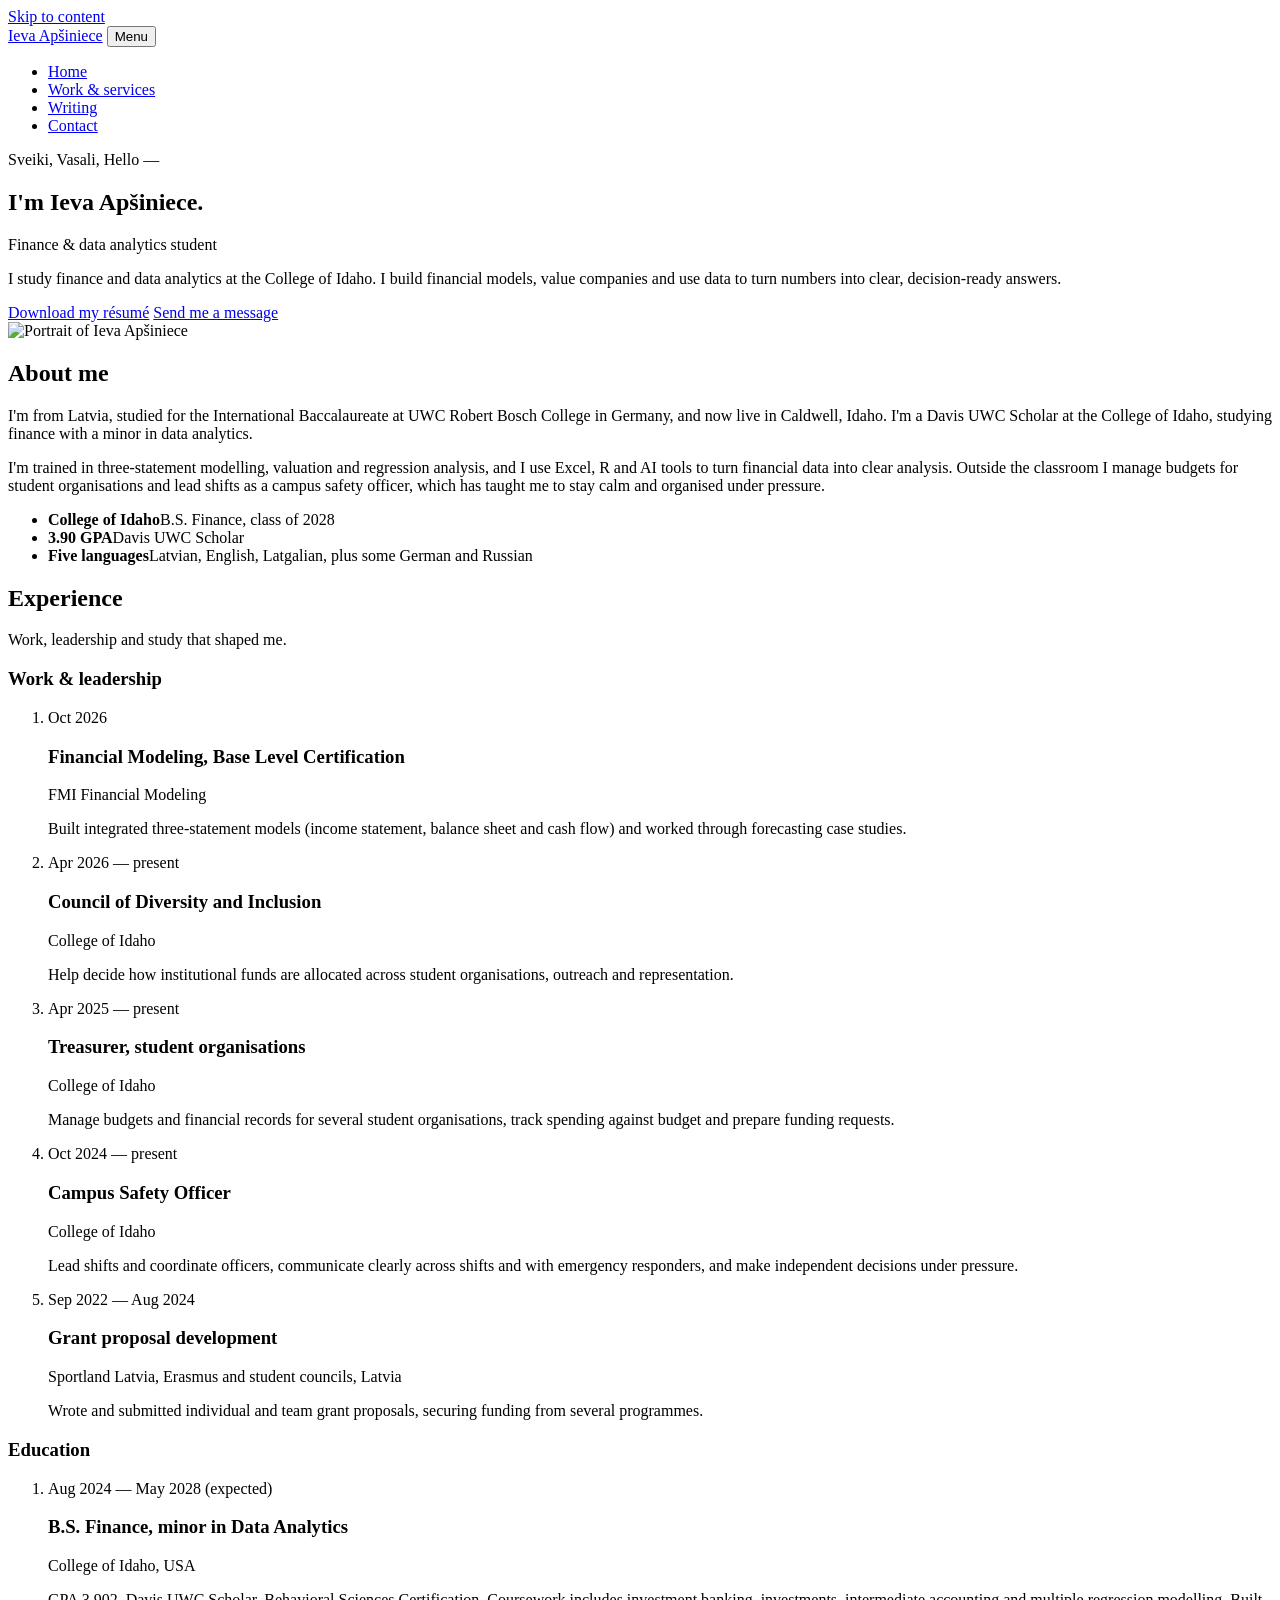
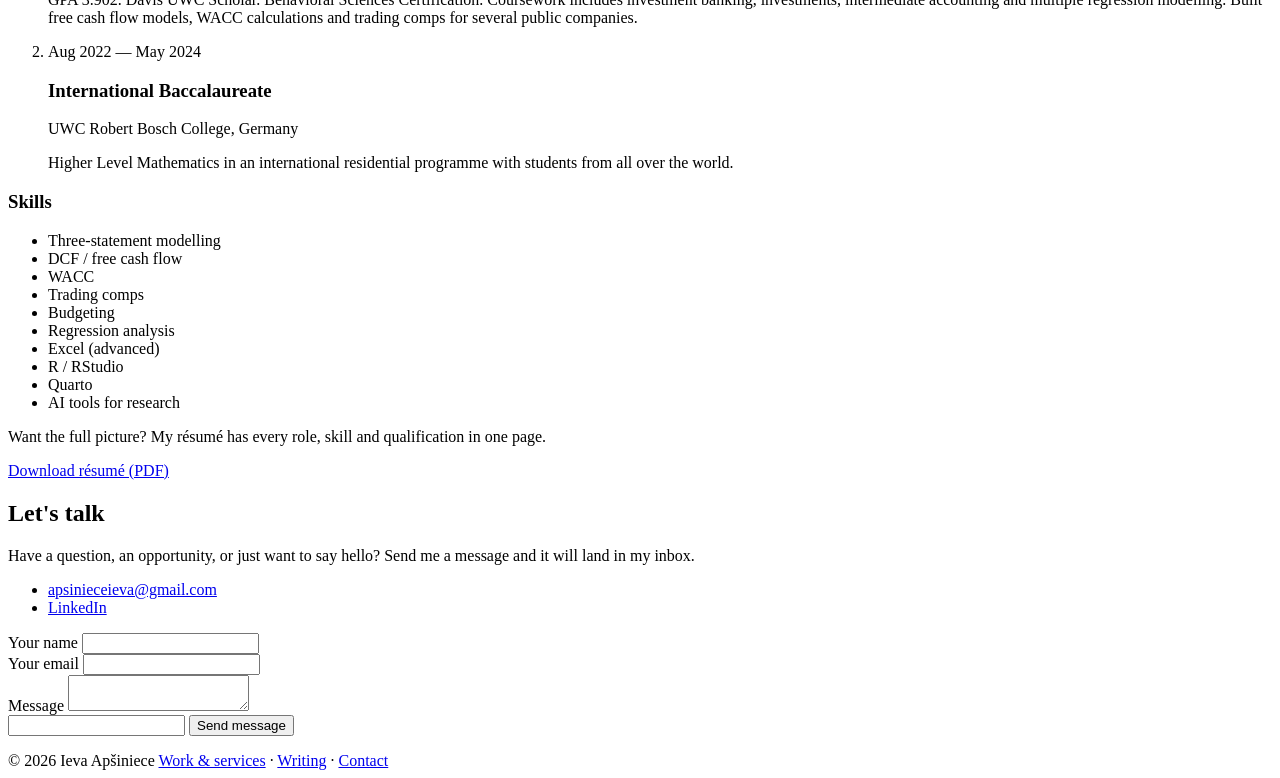
==== index.html @ 188fe444 "Add files via upload" ====
<!DOCTYPE html>
<html lang="en">
<head>
  <meta charset="UTF-8">
  <meta name="viewport" content="width=device-width, initial-scale=1.0">
  <title>Ieva Apšiniece</title>
  <meta name="description" content="Ieva Apšiniece — finance and data analytics student at the College of Idaho. Financial modelling, résumé, writing and contact.">
  <link rel="preconnect" href="https://fonts.googleapis.com">
  <link rel="preconnect" href="https://fonts.gstatic.com" crossorigin>
  <link href="https://fonts.googleapis.com/css2?family=Figtree:wght@400;500;600&family=Newsreader:ital,opsz,wght@0,6..72,400;0,6..72,500;1,6..72,400&display=swap" rel="stylesheet">
  <link rel="stylesheet" href="css/style.css">
</head>
<body>
  <a class="skip-link" href="#main">Skip to content</a>

  <!-- ===== HEADER (same on every page) ===== -->
  <header class="site-header">
    <nav class="wrap nav" aria-label="Main">
      <a class="brand" href="index.html">Ieva Apšiniece</a>
      <button class="nav-toggle" aria-expanded="false" aria-controls="nav-links">Menu</button>
      <ul class="nav-links" id="nav-links">
        <li><a href="index.html" aria-current="page">Home</a></li>
        <li><a href="work.html">Work &amp; services</a></li>
        <li><a href="writing.html">Writing</a></li>
        <li><a class="btn btn--solid" href="index.html#contact">Contact</a></li>
      </ul>
    </nav>
  </header>

  <main id="main">

    <!-- ===== HERO: who you are ===== -->
    <section class="hero">
      <div class="wrap hero-grid">
        <div>
          <p class="hero-hello">Sveiki, Vasali, Hello —</p>
          <h1>I'm Ieva Apšiniece.</h1>
          <p class="hero-roles">Finance &amp; data analytics student</p>
          <p class="lede">
            I study finance and data analytics at the College of Idaho. I build financial models,
            value companies and use data to turn numbers into clear, decision-ready answers.
          </p>
          <div class="btn-row">
            <a class="btn btn--solid" href="files/resume.pdf" target="_blank" rel="noopener">Download my résumé</a>
            <a class="btn btn--ghost" href="#contact">Send me a message</a>
          </div>
        </div>

        <!-- Your photo. To change it, replace images/ieva.jpg with a new picture of the same name. -->
        <div class="portrait">
          <img src="images/ieva.jpg" alt="Portrait of Ieva Apšiniece" width="400" height="533">
        </div>
      </div>
    </section>

    <!-- ===== ABOUT ===== -->
    <section class="section section--tint" id="about">
      <div class="wrap split">
        <div>
          <h2>About me</h2>
        </div>
        <div>
          <p>
            I'm from Latvia, studied for the International Baccalaureate at UWC Robert Bosch College in Germany,
            and now live in Caldwell, Idaho. I'm a Davis UWC Scholar at the College of Idaho, studying finance
            with a minor in data analytics.
          </p>
          <p>
            I'm trained in three-statement modelling, valuation and regression analysis, and I use Excel, R and
            AI tools to turn financial data into clear analysis. Outside the classroom I manage budgets for student
            organisations and lead shifts as a campus safety officer, which has taught me to stay calm and organised under pressure.
          </p>
          <ul class="facts">
            <li><strong>College of Idaho</strong><span>B.S. Finance, class of 2028</span></li>
            <li><strong>3.90 GPA</strong><span>Davis UWC Scholar</span></li>
            <li><strong>Five languages</strong><span>Latvian, English, Latgalian, plus some German and Russian</span></li>
          </ul>
        </div>
      </div>
    </section>

    <!-- ===== EXPERIENCE =====
         To add a new job: copy one <li> ... </li> block and change the text. -->
    <section class="section" id="experience">
      <div class="wrap split">
        <div>
          <h2>Experience</h2>
          <p class="lede">Work, leadership and study that shaped me.</p>
        </div>
        <div>
          <h3 class="sub">Work &amp; leadership</h3>
          <ol class="timeline">
            <li>
              <span class="when">Oct 2026</span>
              <h3>Financial Modeling, Base Level Certification</h3>
              <p class="where">FMI Financial Modeling</p>
              <p>Built integrated three-statement models (income statement, balance sheet and cash flow) and worked through forecasting case studies.</p>
            </li>
            <li>
              <span class="when">Apr 2026 — present</span>
              <h3>Council of Diversity and Inclusion</h3>
              <p class="where">College of Idaho</p>
              <p>Help decide how institutional funds are allocated across student organisations, outreach and representation.</p>
            </li>
            <li>
              <span class="when">Apr 2025 — present</span>
              <h3>Treasurer, student organisations</h3>
              <p class="where">College of Idaho</p>
              <p>Manage budgets and financial records for several student organisations, track spending against budget and prepare funding requests.</p>
            </li>
            <li>
              <span class="when">Oct 2024 — present</span>
              <h3>Campus Safety Officer</h3>
              <p class="where">College of Idaho</p>
              <p>Lead shifts and coordinate officers, communicate clearly across shifts and with emergency responders, and make independent decisions under pressure.</p>
            </li>
            <li>
              <span class="when">Sep 2022 — Aug 2024</span>
              <h3>Grant proposal development</h3>
              <p class="where">Sportland Latvia, Erasmus and student councils, Latvia</p>
              <p>Wrote and submitted individual and team grant proposals, securing funding from several programmes.</p>
            </li>
          </ol>

          <h3 class="sub">Education</h3>
          <ol class="timeline">
            <li>
              <span class="when">Aug 2024 — May 2028 (expected)</span>
              <h3>B.S. Finance, minor in Data Analytics</h3>
              <p class="where">College of Idaho, USA</p>
              <p>GPA 3.902. Davis UWC Scholar. Behavioral Sciences Certification. Coursework includes investment banking, investments, intermediate accounting and multiple regression modelling. Built free cash flow models, WACC calculations and trading comps for several public companies.</p>
            </li>
            <li>
              <span class="when">Aug 2022 — May 2024</span>
              <h3>International Baccalaureate</h3>
              <p class="where">UWC Robert Bosch College, Germany</p>
              <p>Higher Level Mathematics in an international residential programme with students from all over the world.</p>
            </li>
          </ol>

          <h3 class="sub">Skills</h3>
          <ul class="tags skills">
            <li>Three-statement modelling</li>
            <li>DCF / free cash flow</li>
            <li>WACC</li>
            <li>Trading comps</li>
            <li>Budgeting</li>
            <li>Regression analysis</li>
            <li>Excel (advanced)</li>
            <li>R / RStudio</li>
            <li>Quarto</li>
            <li>AI tools for research</li>
          </ul>

          <div class="resume-box">
            <p>Want the full picture? My résumé has every role, skill and qualification in one page.</p>
            <a class="btn btn--solid" href="files/resume.pdf" target="_blank" rel="noopener">Download résumé (PDF)</a>
          </div>
        </div>
      </div>
    </section>

    <!-- ===== CONTACT ===== -->
    <section class="section section--tint" id="contact">
      <div class="wrap contact-grid">
        <div>
          <h2>Let's talk</h2>
          <p class="lede">Have a question, an opportunity, or just want to say hello? Send me a message and it will land in my inbox.</p>
          <ul class="contact-links">
            <li><a href="mailto:apsinieceieva@gmail.com">apsinieceieva@gmail.com</a></li>
            <li><a href="https://www.linkedin.com/in/ieva-ap%C5%A1iniece-268865280" target="_blank" rel="noopener">LinkedIn</a></li>
          </ul>
        </div>

        <!-- The form sends messages to your email through Formspree.
             Replace YOUR_FORM_ID with the code Formspree gives you (see the guide). -->
        <form class="form" id="contact-form" action="https://formspree.io/f/YOUR_FORM_ID" method="POST">
          <div>
            <label for="name">Your name</label>
            <input id="name" name="name" type="text" autocomplete="name" required>
          </div>
          <div>
            <label for="email">Your email</label>
            <input id="email" name="email" type="email" autocomplete="email" required>
          </div>
          <div>
            <label for="message">Message</label>
            <textarea id="message" name="message" required></textarea>
          </div>
          <input class="hp" type="text" name="_gotcha" tabindex="-1" autocomplete="off" aria-hidden="true">
          <button class="btn btn--solid" type="submit">Send message</button>
          <p class="form-status" id="form-status" role="status"></p>
        </form>
      </div>
    </section>

  </main>

  <!-- ===== FOOTER (same on every page) ===== -->
  <footer class="site-footer">
    <div class="wrap">
      <span>© <span class="year">2026</span> Ieva Apšiniece</span>
      <span><a href="work.html">Work &amp; services</a> · <a href="writing.html">Writing</a> · <a href="index.html#contact">Contact</a></span>
    </div>
  </footer>

  <script src="js/main.js"></script>
</body>
</html>
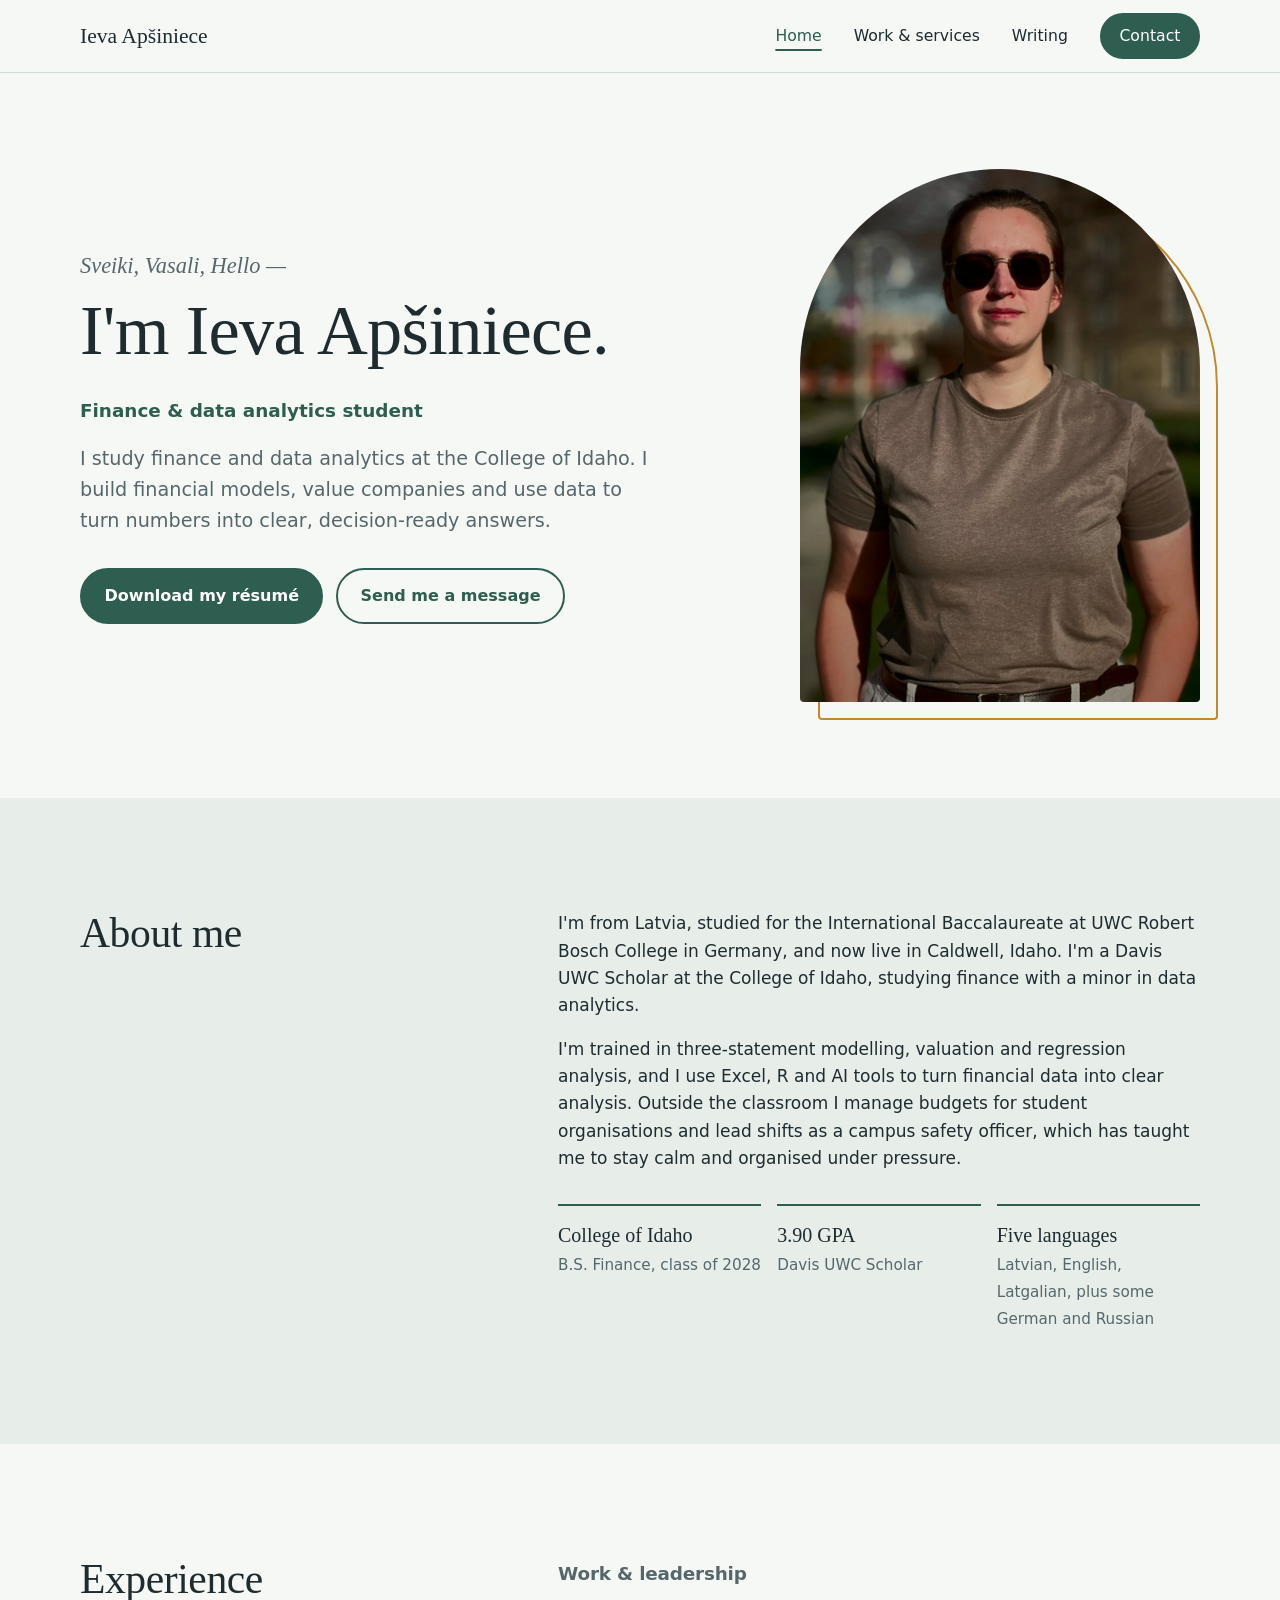
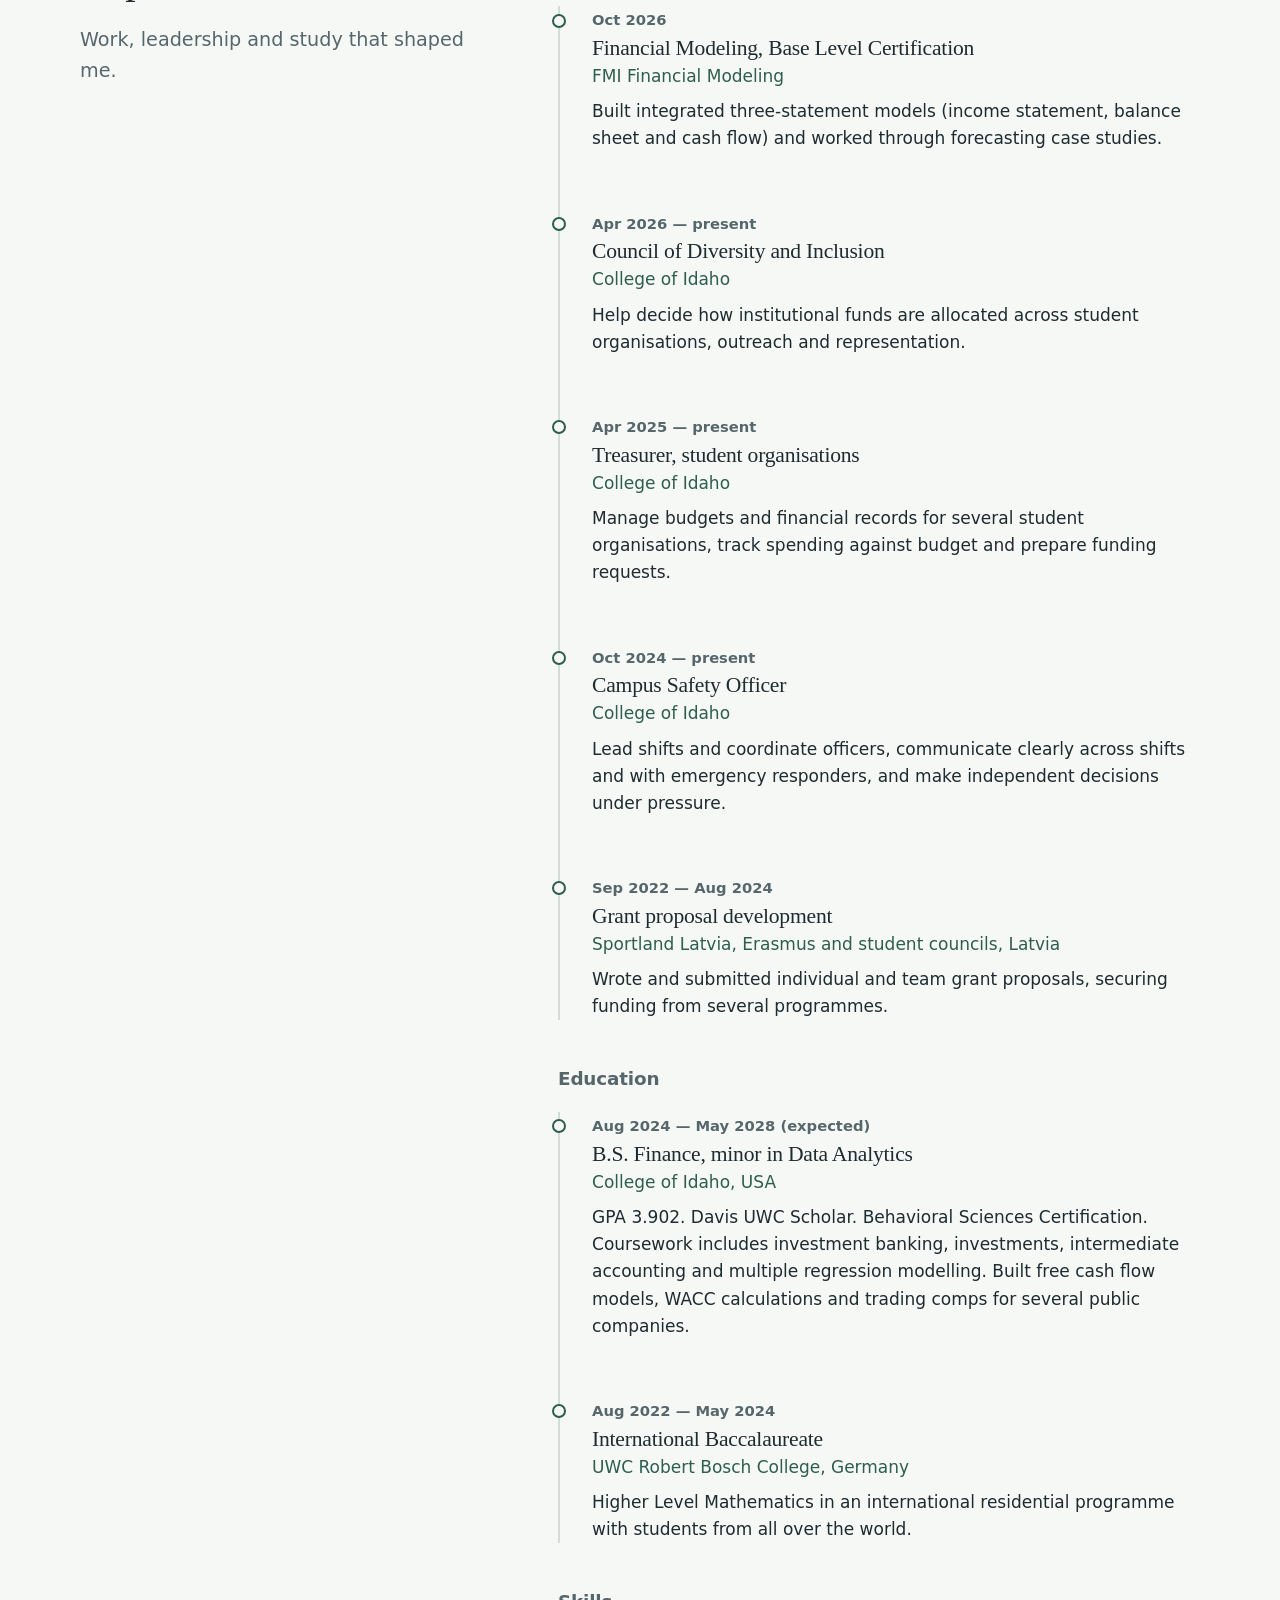
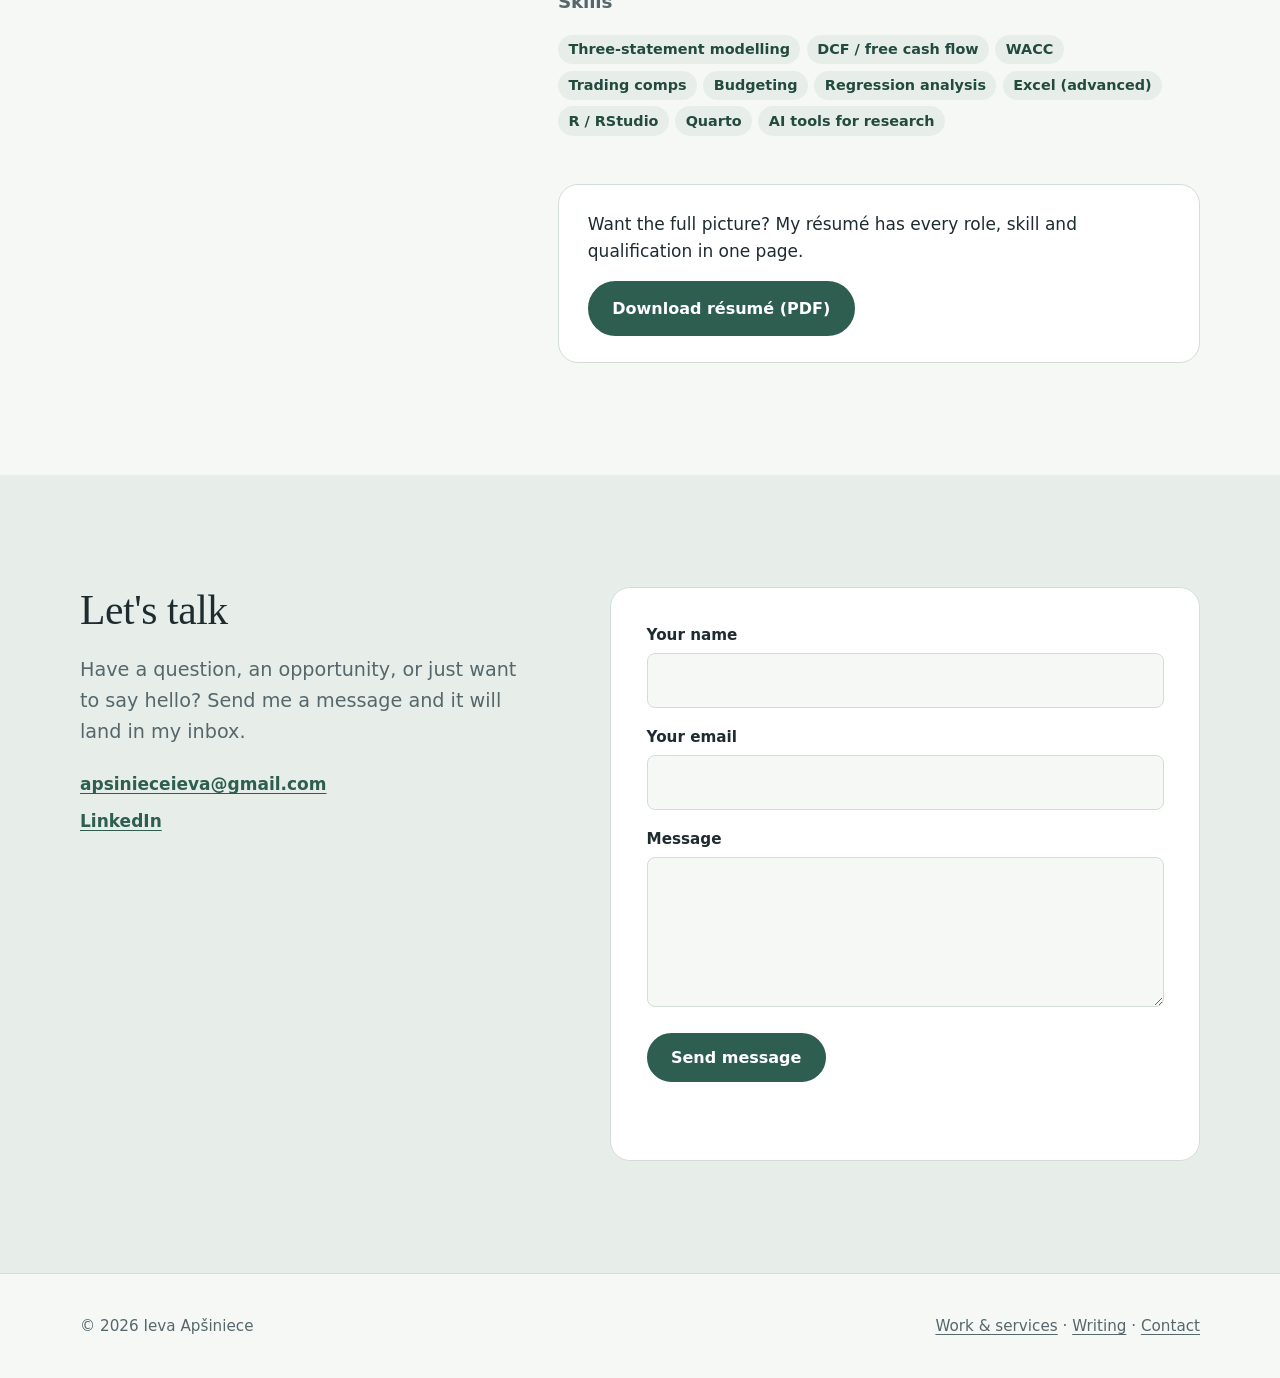
==== commit cba69368: "Add files via upload" ====
--- a/index.html
+++ b/index.html
@@ -8,7 +8,7 @@
   <link rel="preconnect" href="https://fonts.googleapis.com">
   <link rel="preconnect" href="https://fonts.gstatic.com" crossorigin>
   <link href="https://fonts.googleapis.com/css2?family=Figtree:wght@400;500;600&family=Newsreader:ital,opsz,wght@0,6..72,400;0,6..72,500;1,6..72,400&display=swap" rel="stylesheet">
-  <link rel="stylesheet" href="css/style.css">
+  <link rel="stylesheet" href="style.css">
 </head>
 <body>
   <a class="skip-link" href="#main">Skip to content</a>
@@ -41,14 +41,14 @@
             value companies and use data to turn numbers into clear, decision-ready answers.
           </p>
           <div class="btn-row">
-            <a class="btn btn--solid" href="files/resume.pdf" target="_blank" rel="noopener">Download my résumé</a>
+            <a class="btn btn--solid" href="resume.pdf" target="_blank" rel="noopener">Download my résumé</a>
             <a class="btn btn--ghost" href="#contact">Send me a message</a>
           </div>
         </div>
 
-        <!-- Your photo. To change it, replace images/ieva.jpg with a new picture of the same name. -->
+        <!-- Your photo. To change it, replace ieva.jpg with a new picture of the same name. -->
         <div class="portrait">
-          <img src="images/ieva.jpg" alt="Portrait of Ieva Apšiniece" width="400" height="533">
+          <img src="ieva.jpg" alt="Portrait of Ieva Apšiniece" width="400" height="533">
         </div>
       </div>
     </section>
@@ -154,7 +154,7 @@
 
           <div class="resume-box">
             <p>Want the full picture? My résumé has every role, skill and qualification in one page.</p>
-            <a class="btn btn--solid" href="files/resume.pdf" target="_blank" rel="noopener">Download résumé (PDF)</a>
+            <a class="btn btn--solid" href="resume.pdf" target="_blank" rel="noopener">Download résumé (PDF)</a>
           </div>
         </div>
       </div>
@@ -204,6 +204,6 @@
     </div>
   </footer>
 
-  <script src="js/main.js"></script>
+  <script src="main.js"></script>
 </body>
 </html>
--- a/style.css
+++ b/style.css
@@ -0,0 +1,255 @@
+/* =========================================================
+   Ieva Apšiniece — personal website styles
+   ---------------------------------------------------------
+   TIP: To change the site's colours or fonts, you only need
+   to edit the values in the ":root" block right below.
+   ========================================================= */
+
+:root {
+  /* Colours */
+  --paper:  #F6F8F6;   /* page background (soft, slightly green-grey white) */
+  --mist:   #E7EEEA;   /* light panels */
+  --line:   #D3DDD7;   /* thin borders */
+  --ink:    #1E2B2F;   /* main text */
+  --muted:  #56676B;   /* secondary text */
+  --pine:   #2E5E50;   /* main accent (buttons, links) */
+  --pine-dark: #234A3F;
+  --rye:    #C4892E;   /* small warm accent */
+  --white:  #FFFFFF;
+
+  /* Fonts */
+  --serif: "Newsreader", Georgia, "Times New Roman", serif;
+  --sans:  "Figtree", "Segoe UI", system-ui, -apple-system, sans-serif;
+
+  /* Layout */
+  --max: 1120px;
+  --radius-sm: 8px;
+  --radius-lg: 20px;
+}
+
+/* ---------- Basics ---------- */
+*, *::before, *::after { box-sizing: border-box; }
+html { scroll-behavior: smooth; }
+@media (prefers-reduced-motion: reduce) { html { scroll-behavior: auto; } * { transition: none !important; animation: none !important; } }
+
+body {
+  margin: 0;
+  background: var(--paper);
+  color: var(--ink);
+  font-family: var(--sans);
+  font-size: 1.0625rem;
+  line-height: 1.6;
+  -webkit-font-smoothing: antialiased;
+}
+
+img { max-width: 100%; display: block; }
+a { color: var(--pine); text-underline-offset: 3px; }
+a:hover { color: var(--pine-dark); }
+:focus-visible { outline: 3px solid var(--rye); outline-offset: 3px; border-radius: 4px; }
+
+h1, h2, h3 {
+  font-family: var(--serif);
+  font-weight: 500;
+  line-height: 1.15;
+  letter-spacing: -0.01em;
+  margin: 0 0 0.5em;
+}
+h1 { font-size: clamp(2.6rem, 6vw, 4.4rem); }
+h2 { font-size: clamp(1.9rem, 3.6vw, 2.6rem); }
+h3 { font-size: 1.35rem; }
+p  { margin: 0 0 1em; }
+
+.wrap { width: min(var(--max), 100% - 2.5rem); margin-inline: auto; }
+.section { padding-block: clamp(4rem, 9vw, 7rem); }
+.section--tint { background: var(--mist); }
+.lede { font-size: 1.2rem; color: var(--muted); max-width: 36em; }
+.skip-link { position: absolute; left: -999px; top: 0; background: var(--ink); color: var(--white); padding: .6rem 1rem; z-index: 100; }
+.skip-link:focus { left: 1rem; top: 1rem; }
+
+/* ---------- Header / navigation ---------- */
+.site-header {
+  position: sticky; top: 0; z-index: 50;
+  background: rgba(246, 248, 246, 0.92);
+  backdrop-filter: blur(8px);
+  border-bottom: 1px solid var(--line);
+}
+.nav { display: flex; align-items: center; justify-content: space-between; height: 72px; }
+.brand { font-family: var(--serif); font-size: 1.35rem; color: var(--ink); text-decoration: none; }
+.nav-links { display: flex; gap: 2rem; list-style: none; margin: 0; padding: 0; align-items: center; }
+.nav-links a { color: var(--ink); text-decoration: none; font-weight: 500; font-size: 0.98rem; }
+.nav-links a:hover, .nav-links a[aria-current="page"] { color: var(--pine); }
+.nav-links a[aria-current="page"] { text-decoration: underline; text-decoration-thickness: 2px; text-underline-offset: 8px; }
+.nav-toggle { display: none; background: none; border: 1px solid var(--line); border-radius: var(--radius-sm); padding: .45rem .7rem; font: inherit; color: var(--ink); cursor: pointer; }
+
+@media (max-width: 760px) {
+  .nav-toggle { display: block; }
+  .nav-links {
+    display: none; position: absolute; top: 72px; left: 0; right: 0;
+    flex-direction: column; align-items: flex-start; gap: 0;
+    background: var(--paper); border-bottom: 1px solid var(--line); padding: .5rem 1.25rem 1rem;
+  }
+  .nav-links.open { display: flex; }
+  .nav-links li { width: 100%; }
+  .nav-links a { display: block; padding: .75rem 0; }
+  .nav-links .btn { margin-top: .5rem; }
+}
+
+/* ---------- Buttons ---------- */
+.btn {
+  display: inline-flex; align-items: center; gap: .5rem;
+  padding: .8rem 1.4rem; border-radius: 999px;
+  font-family: var(--sans); font-weight: 600; font-size: 1rem;
+  text-decoration: none; cursor: pointer; border: 2px solid var(--pine);
+  transition: background .2s, color .2s;
+}
+.btn--solid { background: var(--pine); color: var(--white); }
+.btn--solid:hover { background: var(--pine-dark); border-color: var(--pine-dark); color: var(--white); }
+.btn--ghost { background: transparent; color: var(--pine); }
+.btn--ghost:hover { background: var(--pine); color: var(--white); }
+.nav-links .btn { padding: .5rem 1.1rem; color: var(--white); }
+.btn-row { display: flex; flex-wrap: wrap; gap: .8rem; margin-top: 2rem; }
+
+/* ---------- Hero ---------- */
+.hero { padding-block: clamp(3rem, 8vw, 6rem) clamp(4rem, 8vw, 6rem); }
+.hero-grid { display: grid; grid-template-columns: 1.25fr 1fr; gap: clamp(2rem, 6vw, 5rem); align-items: center; }
+.hero-hello { font-family: var(--serif); font-style: italic; font-size: 1.4rem; color: var(--muted); margin-bottom: .4rem; }
+.hero h1 { margin-bottom: .35em; }
+.hero-roles { font-size: 1.15rem; font-weight: 600; color: var(--pine); margin-bottom: 1.2rem; }
+
+/* The arched photo frame — the site's signature shape */
+.portrait {
+  position: relative; justify-self: end; width: min(100%, 400px);
+}
+.portrait::before {      /* soft offset arch behind the photo */
+  content: ""; position: absolute; inset: 18px -18px -18px 18px;
+  border: 2px solid var(--rye); border-radius: 999px 999px var(--radius-lg) var(--radius-lg);
+}
+.portrait img {
+  position: relative; width: 100%; height: auto; aspect-ratio: 3 / 4; object-fit: cover;
+  border-radius: 999px 999px var(--radius-lg) var(--radius-lg);
+  background: var(--mist);
+}
+@media (max-width: 860px) {
+  .hero-grid { grid-template-columns: 1fr; }
+  .portrait { justify-self: center; width: min(62%, 300px); order: -1; }
+}
+
+/* ---------- About ---------- */
+.split { display: grid; grid-template-columns: 1fr 1.6fr; gap: clamp(2rem, 6vw, 5rem); }
+.split > div > p { max-width: 38em; }
+.facts { list-style: none; padding: 0; margin: 2rem 0 0; display: grid; grid-template-columns: repeat(auto-fit, minmax(180px, 1fr)); gap: 1rem; }
+.facts li { border-top: 2px solid var(--pine); padding-top: .8rem; }
+.facts strong { display: block; font-family: var(--serif); font-weight: 500; font-size: 1.25rem; }
+.facts span { color: var(--muted); font-size: .95rem; }
+@media (max-width: 760px) { .split { grid-template-columns: 1fr; } }
+
+/* ---------- Experience timeline ---------- */
+.timeline { list-style: none; margin: 0; padding: 0; border-left: 2px solid var(--line); }
+.timeline li { position: relative; padding: 0 0 2.5rem 2rem; }
+.timeline li:last-child { padding-bottom: 0; }
+.timeline li::before {
+  content: ""; position: absolute; left: -8px; top: .45rem;
+  width: 14px; height: 14px; border-radius: 50%;
+  background: var(--paper); border: 2px solid var(--pine);
+}
+.section--tint .timeline li::before { background: var(--mist); }
+.timeline .when { font-size: .92rem; color: var(--muted); font-weight: 600; }
+.timeline h3 { margin: .15rem 0 .15rem; }
+.timeline .where { color: var(--pine); font-weight: 500; margin-bottom: .5rem; }
+.timeline p { color: var(--ink); max-width: 38em; }
+
+.resume-box {
+  margin-top: 3rem; padding: 1.6rem 1.8rem; border-radius: var(--radius-lg);
+  background: var(--white); border: 1px solid var(--line);
+  display: flex; flex-wrap: wrap; gap: 1rem 2rem; align-items: center; justify-content: space-between;
+}
+.resume-box p { margin: 0; max-width: 34em; }
+
+/* ---------- Contact ---------- */
+.contact-grid { display: grid; grid-template-columns: 1fr 1.3fr; gap: clamp(2rem, 6vw, 5rem); }
+.contact-links { list-style: none; padding: 0; margin: 1.5rem 0 0; }
+.contact-links li { margin-bottom: .6rem; }
+.contact-links a { font-weight: 600; }
+.form { display: grid; gap: 1.1rem; background: var(--white); padding: clamp(1.4rem, 3vw, 2.2rem); border-radius: var(--radius-lg); border: 1px solid var(--line); }
+.form label { font-weight: 600; font-size: .95rem; display: block; margin-bottom: .35rem; }
+.form input, .form textarea {
+  width: 100%; font: inherit; color: var(--ink);
+  padding: .8rem .95rem; border: 1px solid var(--line); border-radius: var(--radius-sm); background: var(--paper);
+}
+.form input:focus, .form textarea:focus { outline: 2px solid var(--pine); outline-offset: 1px; border-color: var(--pine); }
+.form textarea { min-height: 150px; resize: vertical; }
+.form .btn { justify-self: start; }
+.form-status { margin: 0; font-weight: 500; min-height: 1.5em; }
+.form-status.ok { color: var(--pine); }
+.form-status.err { color: #9B3B2E; }
+.hp { position: absolute; left: -5000px; } /* hidden spam trap */
+@media (max-width: 760px) { .contact-grid { grid-template-columns: 1fr; } }
+
+/* ---------- Page intro (Work & Writing pages) ---------- */
+.page-intro { padding-block: clamp(3rem, 8vw, 5.5rem) clamp(2rem, 5vw, 3rem); border-bottom: 1px solid var(--line); }
+
+/* ---------- Services & projects ---------- */
+.services { display: grid; grid-template-columns: repeat(auto-fit, minmax(260px, 1fr)); gap: 2.5rem 3rem; margin-top: 2.5rem; }
+.service h3 { margin-bottom: .4rem; }
+.service p { color: var(--muted); margin: 0; }
+.service .status { display: inline-block; margin-top: .8rem; font-size: .85rem; font-weight: 600; color: var(--rye); }
+
+.projects { display: grid; gap: 1.5rem; margin-top: 2.5rem; }
+.project {
+  display: grid; grid-template-columns: 1fr 2fr; gap: 1.5rem 3rem;
+  padding: 2rem 0; border-top: 1px solid var(--line);
+}
+.project:last-child { border-bottom: 1px solid var(--line); }
+.project .meta { color: var(--muted); font-size: .95rem; }
+.project h3 { margin-bottom: .3rem; }
+.tags { display: flex; flex-wrap: wrap; gap: .4rem; list-style: none; padding: 0; margin: .8rem 0 0; }
+.tags li { font-size: .82rem; padding: .2rem .65rem; border-radius: 999px; background: var(--mist); color: var(--pine-dark); font-weight: 600; }
+@media (max-width: 760px) { .project { grid-template-columns: 1fr; } }
+
+/* ---------- Writing / blog ---------- */
+.filters { display: flex; flex-wrap: wrap; gap: .5rem; margin-top: 2rem; }
+.filter {
+  font: inherit; font-size: .92rem; font-weight: 600; cursor: pointer;
+  padding: .4rem 1rem; border-radius: 999px; border: 1px solid var(--line); background: var(--white); color: var(--ink);
+}
+.filter[aria-pressed="true"] { background: var(--pine); border-color: var(--pine); color: var(--white); }
+
+.post-list { list-style: none; padding: 0; margin: 2rem 0 0; }
+.post-item { border-top: 1px solid var(--line); }
+.post-item:last-child { border-bottom: 1px solid var(--line); }
+.post-item a { display: grid; grid-template-columns: 9rem 1fr; gap: .4rem 2rem; padding: 1.8rem 0; text-decoration: none; color: var(--ink); }
+.post-item a:hover h2 { color: var(--pine); }
+.post-item time { color: var(--muted); font-size: .95rem; padding-top: .35rem; }
+.post-item h2 { font-size: 1.6rem; margin: 0 0 .3rem; transition: color .2s; }
+.post-item p { margin: 0; color: var(--muted); max-width: 40em; }
+@media (max-width: 640px) { .post-item a { grid-template-columns: 1fr; } }
+
+.article { max-width: 42rem; margin-inline: auto; }
+.article header { padding-block: clamp(3rem, 7vw, 5rem) 2rem; }
+.article .back { font-weight: 600; text-decoration: none; display: inline-block; margin-bottom: 2rem; }
+.article .post-meta { color: var(--muted); }
+.article-body { font-family: var(--serif); font-size: 1.22rem; line-height: 1.75; padding-bottom: 5rem; }
+.article-body h2 { font-size: 1.7rem; margin-top: 2.2rem; }
+.article-body blockquote { margin: 2rem 0; padding-left: 1.4rem; border-left: 3px solid var(--rye); font-style: italic; color: var(--muted); }
+
+/* ---------- Footer ---------- */
+.site-footer { border-top: 1px solid var(--line); padding-block: 2.5rem; color: var(--muted); font-size: .95rem; }
+.site-footer .wrap { display: flex; flex-wrap: wrap; justify-content: space-between; gap: 1rem; }
+.site-footer a { color: var(--muted); }
+
+/* Sub-headings inside the Experience section */
+.sub { font-size: 1.15rem; font-family: var(--sans); font-weight: 600; color: var(--muted); margin: 3rem 0 1.4rem; }
+.sub:first-child { margin-top: .4rem; }
+.skills { margin-top: 0; }
+.skills li { font-size: .9rem; }
+
+/* "How a project works" steps on the Work & services page */
+.steps { list-style: none; counter-reset: step; padding: 0; margin: 0; display: grid; grid-template-columns: repeat(auto-fit, minmax(240px, 1fr)); gap: 2rem 3rem; }
+.steps li { counter-increment: step; position: relative; padding-left: 3rem; color: var(--muted); }
+.steps li::before {
+  content: counter(step); position: absolute; left: 0; top: 0;
+  width: 2rem; height: 2rem; border-radius: 50%; border: 2px solid var(--pine);
+  display: grid; place-items: center; font-weight: 600; color: var(--pine); font-size: .95rem;
+}
+.steps strong { display: block; color: var(--ink); }
+.services + .sub { margin-top: 4rem; }
